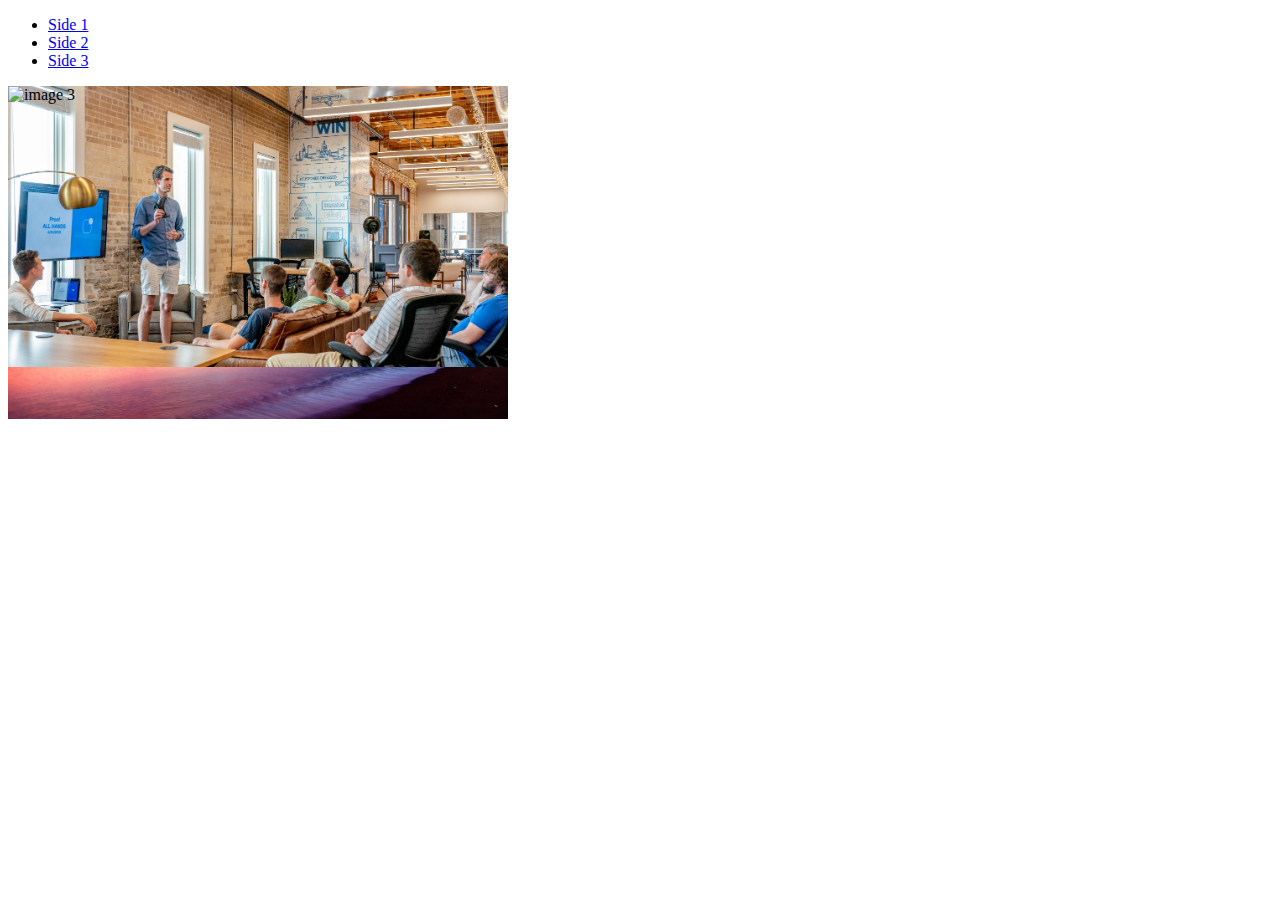
==== index.html @ cc884006 "slider tilføjet" ====
<!DOCTYPE html>
<html lang="en">
<head>
    <meta charset="UTF-8">
    <meta name="viewport" content="width=device-width, initial-scale=1.0">
    <title>Test document</title>
    <link rel="stylesheet" href="css/style.css">
    <script src="https://kit.fontawesome.com/1f99888007.js" crossorigin="anonymous"></script>
</head>
<body>
    <header>
        <nav>
            <ul>
                <li><a href="#">Side 1</a></li>
                <li><a href="#">Side 2</a></li>
                <li><a href="#">Side 3</a></li>
            </ul>
        </nav>
    </header>
        <main>
            <div class="carousel">
                <i class="prev fa-solid fa-arrow-left"></i>
                <img src="img/img-1.jpg" alt="image 1">
                <img src="img/img-2.jpg" alt="image 2">
                <img src="img/img-3.jpg" alt="image 3">
                <i class="next fa-solid fa-arrow-right"></i>
              </div>
        </main>
        <footer>
            <section></section>
            <section></section>
            <section></section>
        </footer>
   
    <script>
        const carousel = document.querySelector('.carousel');
        const images = carousel.querySelectorAll('img');

        let currentIndex = 0;

        carousel.querySelector('.prev').addEventListener('click', () => {
            currentIndex--;
            if (currentIndex < 0) {
                currentIndex = images.length - 1; 
            } 
            updateCarousel(); 
        });

        carousel.querySelector('.next').addEventListener('click', () => { 
            currentIndex++; 
            if (currentIndex > images.length - 1) {
            currentIndex = 0; 
            } 
            updateCarousel(); 
        });

        function updateCarousel() {
        images.forEach((image, index) => {
            if (index === currentIndex) {
            image.style.display = 'block';
            } else {
            image.style.display = 'none';
                }
            });
            }
    </script>
</body>
</html>
---- css/style.css ----
.carousel {
  position: relative;
  width: 500px;
  height: 300px;
}

.carousel img {
  position: absolute;
  top: 0;
  left: 0;
  width: 100%;
  height: auto;
}

.carousel i {
  position: absolute;
  top: 50%;
  transform: translateY(-50%);
  background-color: transparent;
  border: none;
  color: black;
  font-size: 32px;
  cursor: pointer;
  z-index: 1;
}

.carousel .prev {
  left: 20px;
}

.carousel .next {
  right: 20px;
}/*# sourceMappingURL=style.css.map */
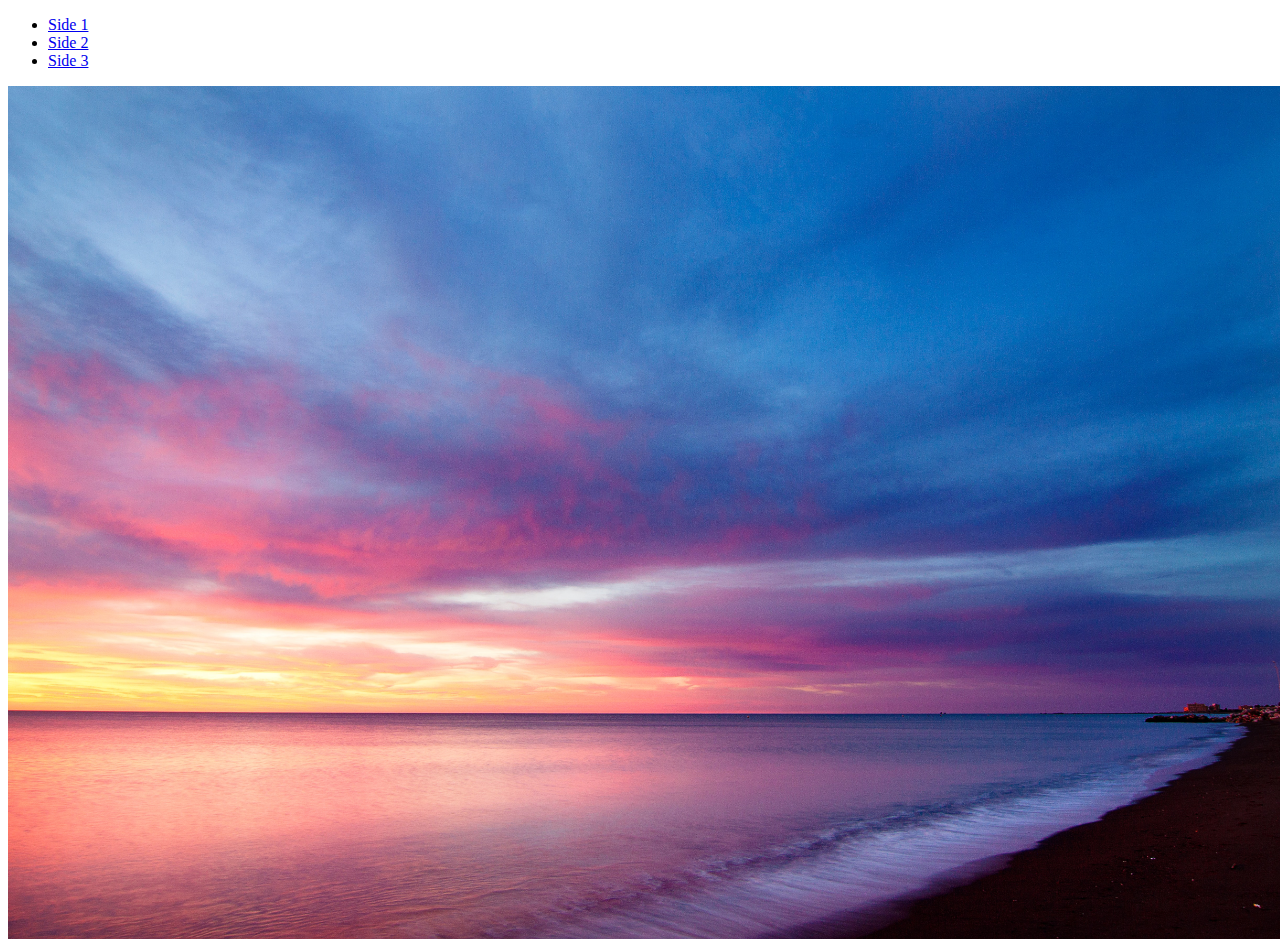
==== commit 1c82538b: "slider kommentarer og optimering" ====
--- a/index.html
+++ b/index.html
@@ -18,6 +18,7 @@
         </nav>
     </header>
         <main>
+            <!--Meget simpel slider/carousel-->
             <div class="carousel">
                 <i class="prev fa-solid fa-arrow-left"></i>
                 <img src="img/img-1.jpg" alt="image 1">
@@ -33,23 +34,63 @@
         </footer>
    
     <script>
-        const carousel = document.querySelector('.carousel');
-        const images = carousel.querySelectorAll('img');
+        //sikrer, at resten af JavaScript-koden indeni blokken ikke eksekveres, før DOM'en er fuldt indlæst.
+        //Lytter efter DOMContentLoaded-hændelsen for at sikre, at koden eksekveres, når DOM'en er fuldt indlæst
+      document.addEventListener('DOMContentLoaded', function() {
+    // Finder det carousel-element og billeder
+    const carousel = document.querySelector('.carousel');
+    const images = Array.from(carousel.querySelectorAll('img'));
 
-        let currentIndex = 0;
+    // Initialiserer det aktuelle billede til det første
+    let currentIndex = 0;
 
-        carousel.querySelector('.prev').addEventListener('click', () => {
-            currentIndex--;
-            if (currentIndex < 0) {
+    // Sætter det første billede til at være synligt ved indlæsning
+    images.forEach((image, index) => {
+        image.style.display = index === currentIndex ? 'block' : 'none';
+    });
+
+    // Tilføjer en klikhændelse for "Forrige" knappen
+    carousel.querySelector('.prev').addEventListener('click', () => {
+        // Opdaterer det aktuelle billede til det foregående
+        currentIndex = (currentIndex - 1 + images.length) % images.length;
+        // Opdaterer karusellen med det nye billede
+        updateCarousel();
+    });
+
+    // Tilføjer en klikhændelse for "Næste" knappen
+    carousel.querySelector('.next').addEventListener('click', () => {
+        // Opdaterer det aktuelle billede til det næste
+        currentIndex = (currentIndex + 1) % images.length;
+        // Opdaterer karusellen med det nye billede
+        updateCarousel();
+    });
+
+    // Funktion til at opdatere karusellen baseret på currentIndex
+    function updateCarousel() {
+        // Skjuler alle billeder undtagen det aktuelle
+        images.forEach((image, index) => {
+            image.style.display = index === currentIndex ? 'block' : 'none';
+        });
+    }
+});
+
+
+
+
+        /*
+        carousel.querySelector('.prev').addEventListener('click', () => { //Gør brug af arrow function
+           
+            currentIndex--; //Fjerne 1 fra indexværdien for at gå tilbage til sidste billede
+            if (currentIndex < 0) { //Hvis index har en større værdi en 0 så fjern 1 fra indexværdien
                 currentIndex = images.length - 1; 
             } 
-            updateCarousel(); 
+            updateCarousel(); //kald på funktionen
         });
 
         carousel.querySelector('.next').addEventListener('click', () => { 
-            currentIndex++; 
-            if (currentIndex > images.length - 1) {
-            currentIndex = 0; 
+            currentIndex++; //Tilføjer en til billedets indexværdi
+            if (currentIndex > images.length - 1) { //Tjekker om currentIndex har nået det sidste billede i billedsættet
+            currentIndex = 0; //Sætter indexværdien til 0 for at starte forfra
             } 
             updateCarousel(); 
         });
@@ -62,7 +103,7 @@
             image.style.display = 'none';
                 }
             });
-            }
+            }*/
     </script>
 </body>
 </html>--- a/css/style.css
+++ b/css/style.css
@@ -1,7 +1,6 @@
 .carousel {
   position: relative;
-  width: 500px;
-  height: 300px;
+  width: 100vw;
 }
 
 .carousel img {
@@ -14,10 +13,7 @@
 
 .carousel i {
   position: absolute;
-  top: 50%;
-  transform: translateY(-50%);
-  background-color: transparent;
-  border: none;
+  top: 35vh;
   color: black;
   font-size: 32px;
   cursor: pointer;
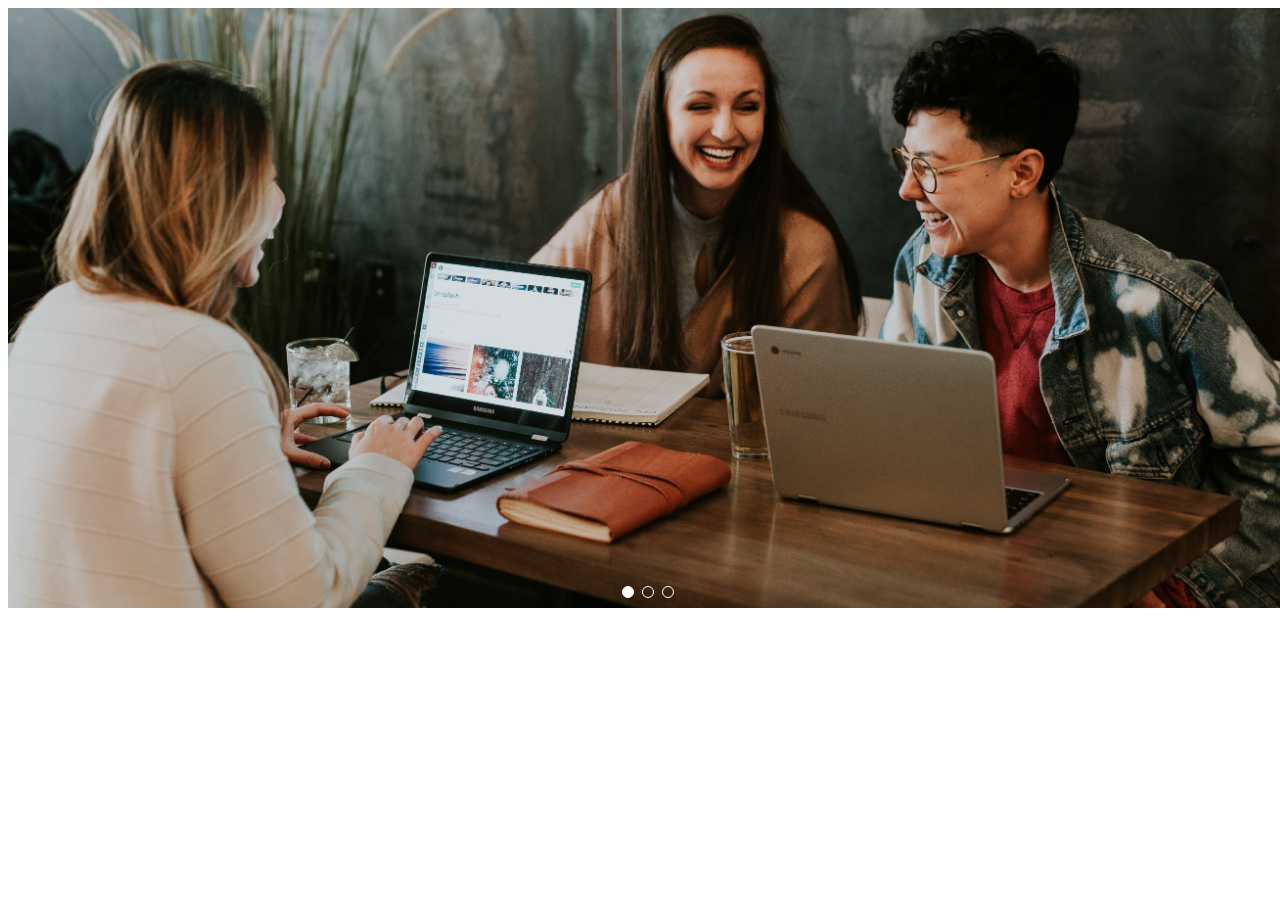
==== commit 1de659ea: "tilføjet nye billeder, script er i egen fil, tilføjet styling" ====
--- a/index.html
+++ b/index.html
@@ -6,104 +6,23 @@
     <title>Test document</title>
     <link rel="stylesheet" href="css/style.css">
     <script src="https://kit.fontawesome.com/1f99888007.js" crossorigin="anonymous"></script>
+    <script src="script.js" defer></script>
 </head>
+
 <body>
+
     <header>
-        <nav>
-            <ul>
-                <li><a href="#">Side 1</a></li>
-                <li><a href="#">Side 2</a></li>
-                <li><a href="#">Side 3</a></li>
-            </ul>
-        </nav>
+        <!--Simpel slider/carousel-->
+        <div class="carousel">
+            <i class="prev fa-solid fa-arrow-left"></i>
+            <img src="img/img-1.jpg" alt="image 1 sunset">
+            <img src="img/img-2.jpg" alt="image 2">
+            <img src="img/img-3.jpg" alt="image 3">
+            <i class="next fa-solid fa-arrow-right"></i>
+            <!--slider indikatorer som viser hvor mange slides carousellen har-->
+            <div class="carousel-indicators"></div>
+        </div>
+       
     </header>
-        <main>
-            <!--Meget simpel slider/carousel-->
-            <div class="carousel">
-                <i class="prev fa-solid fa-arrow-left"></i>
-                <img src="img/img-1.jpg" alt="image 1">
-                <img src="img/img-2.jpg" alt="image 2">
-                <img src="img/img-3.jpg" alt="image 3">
-                <i class="next fa-solid fa-arrow-right"></i>
-              </div>
-        </main>
-        <footer>
-            <section></section>
-            <section></section>
-            <section></section>
-        </footer>
-   
-    <script>
-        //sikrer, at resten af JavaScript-koden indeni blokken ikke eksekveres, før DOM'en er fuldt indlæst.
-        //Lytter efter DOMContentLoaded-hændelsen for at sikre, at koden eksekveres, når DOM'en er fuldt indlæst
-      document.addEventListener('DOMContentLoaded', function() {
-    // Finder det carousel-element og billeder
-    const carousel = document.querySelector('.carousel');
-    const images = Array.from(carousel.querySelectorAll('img'));
-
-    // Initialiserer det aktuelle billede til det første
-    let currentIndex = 0;
-
-    // Sætter det første billede til at være synligt ved indlæsning
-    images.forEach((image, index) => {
-        image.style.display = index === currentIndex ? 'block' : 'none';
-    });
-
-    // Tilføjer en klikhændelse for "Forrige" knappen
-    carousel.querySelector('.prev').addEventListener('click', () => {
-        // Opdaterer det aktuelle billede til det foregående
-        currentIndex = (currentIndex - 1 + images.length) % images.length;
-        // Opdaterer karusellen med det nye billede
-        updateCarousel();
-    });
-
-    // Tilføjer en klikhændelse for "Næste" knappen
-    carousel.querySelector('.next').addEventListener('click', () => {
-        // Opdaterer det aktuelle billede til det næste
-        currentIndex = (currentIndex + 1) % images.length;
-        // Opdaterer karusellen med det nye billede
-        updateCarousel();
-    });
-
-    // Funktion til at opdatere karusellen baseret på currentIndex
-    function updateCarousel() {
-        // Skjuler alle billeder undtagen det aktuelle
-        images.forEach((image, index) => {
-            image.style.display = index === currentIndex ? 'block' : 'none';
-        });
-    }
-});
-
-
-
-
-        /*
-        carousel.querySelector('.prev').addEventListener('click', () => { //Gør brug af arrow function
-           
-            currentIndex--; //Fjerne 1 fra indexværdien for at gå tilbage til sidste billede
-            if (currentIndex < 0) { //Hvis index har en større værdi en 0 så fjern 1 fra indexværdien
-                currentIndex = images.length - 1; 
-            } 
-            updateCarousel(); //kald på funktionen
-        });
-
-        carousel.querySelector('.next').addEventListener('click', () => { 
-            currentIndex++; //Tilføjer en til billedets indexværdi
-            if (currentIndex > images.length - 1) { //Tjekker om currentIndex har nået det sidste billede i billedsættet
-            currentIndex = 0; //Sætter indexværdien til 0 for at starte forfra
-            } 
-            updateCarousel(); 
-        });
-
-        function updateCarousel() {
-        images.forEach((image, index) => {
-            if (index === currentIndex) {
-            image.style.display = 'block';
-            } else {
-            image.style.display = 'none';
-                }
-            });
-            }*/
-    </script>
 </body>
-</html>+</html>
--- a/css/style.css
+++ b/css/style.css
@@ -1,6 +1,8 @@
+@charset "UTF-8";
 .carousel {
   position: relative;
   width: 100vw;
+  height: 600px;
 }
 
 .carousel img {
@@ -8,13 +10,22 @@
   top: 0;
   left: 0;
   width: 100%;
-  height: auto;
+  height: 100%;
+  -o-object-fit: cover;
+     object-fit: cover; /*sikrer at billedet tilpasser højden på carousellen*/
+  opacity: 0; /* Start med 0 gennemsigtighed */
+  transition: opacity 0.5s ease-in-out; /* Tilføj en overgangseffekt på gennemsigtighed med 0.5 sekunders varighed */
 }
 
+.carousel img.active {
+  opacity: 1; /* Gør det aktive billede fuldt synligt */
+}
+
+/*Carousel pile*/
 .carousel i {
   position: absolute;
   top: 35vh;
-  color: black;
+  color: #fff;
   font-size: 32px;
   cursor: pointer;
   z-index: 1;
@@ -26,4 +37,47 @@
 
 .carousel .next {
   right: 20px;
+}
+
+/*Carousel indikatorer*/
+.carousel-indicators {
+  position: absolute;
+  top: auto;
+  bottom: 10px;
+  left: 50%;
+  transform: translateX(-50%);
+  display: flex;
+  gap: 8px;
+}
+
+.carousel-indicator {
+  width: 10px;
+  height: 10px;
+  border-radius: 50%;
+  background-color: transparent;
+  border: 1px solid #fff;
+  cursor: pointer;
+}
+
+.carousel-indicator.active {
+  background-color: #fff;
+  border: 1px solid #fff;
+}
+
+/* For mobile screens */
+@media (max-width: 767px) {
+  .carousel {
+    height: 250px;
+  }
+  .carousel img {
+    height: auto; /* Allow the height to adjust automatically */
+    -o-object-fit: fill;
+       object-fit: fill; /* Fill the container without preserving the aspect ratio */
+  }
+  .carousel-indicators, .carousel-indicator {
+    display: none;
+  }
+  .carousel i {
+    top: 17vh;
+  }
 }/*# sourceMappingURL=style.css.map */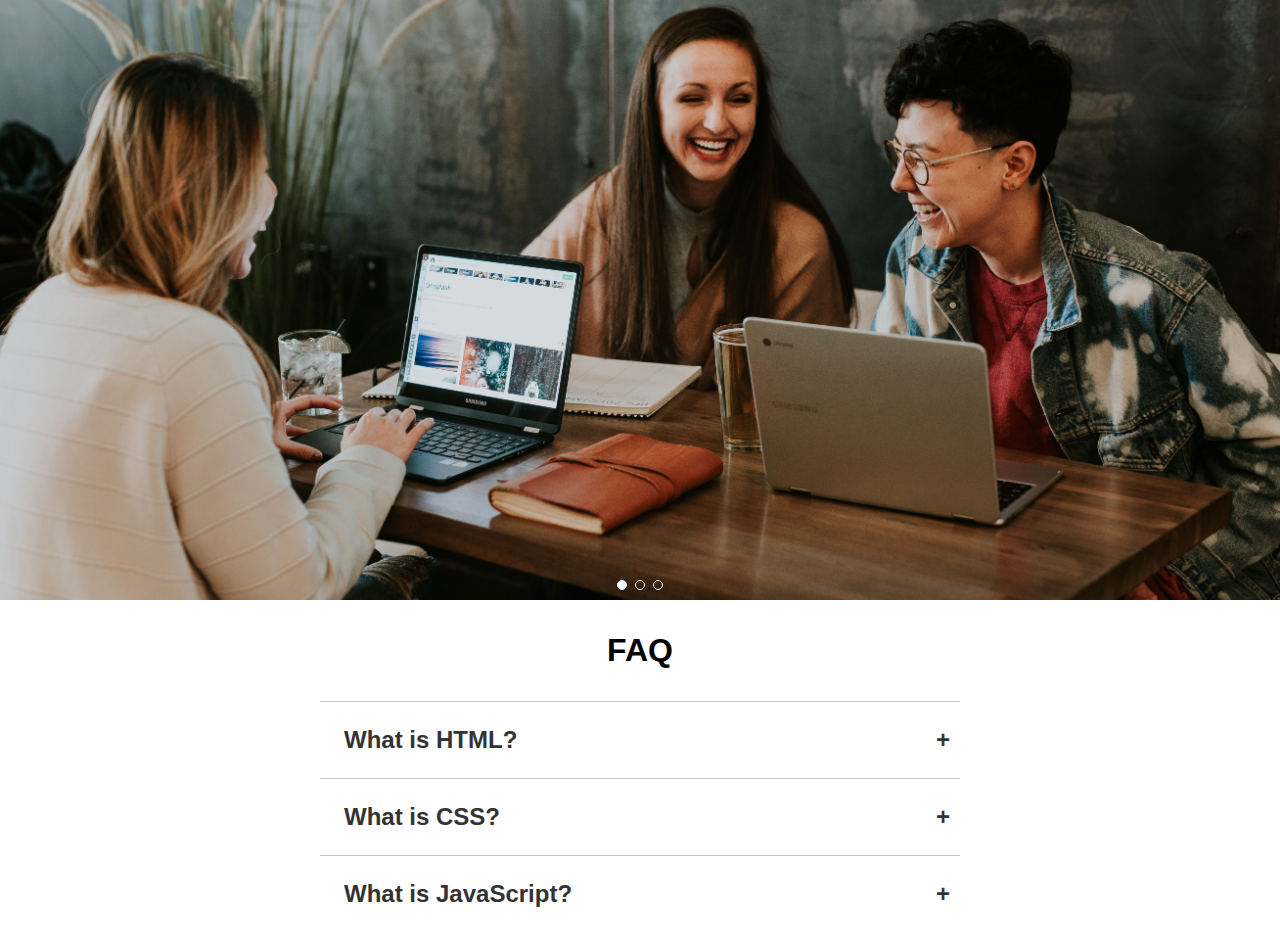
==== commit 777cacc8: "tilføjet en accordian" ====
--- a/index.html
+++ b/index.html
@@ -6,7 +6,7 @@
     <title>Test document</title>
     <link rel="stylesheet" href="css/style.css">
     <script src="https://kit.fontawesome.com/1f99888007.js" crossorigin="anonymous"></script>
-    <script src="script.js" defer></script>
+    <script src="script.js" type="text/javascript" defer></script><!--defer gør at scriptet bliver kørt efter html er loadet-->
 </head>
 
 <body>
@@ -15,7 +15,7 @@
         <!--Simpel slider/carousel-->
         <div class="carousel">
             <i class="prev fa-solid fa-arrow-left"></i>
-            <img src="img/img-1.jpg" alt="image 1 sunset">
+            <img src="img/img-1.jpg" alt="image 1">
             <img src="img/img-2.jpg" alt="image 2">
             <img src="img/img-3.jpg" alt="image 3">
             <i class="next fa-solid fa-arrow-right"></i>
@@ -24,5 +24,34 @@
         </div>
        
     </header>
+
+    <main>
+
+        <!--Simpel accordion-->
+        <h1>FAQ</h1>
+        <div class="accordion">
+            <div class="accordion-item">
+                <h2>What is HTML?</h2>
+                <div class="accordion-content">
+                    <p>HTML, or Hypertext Markup Language, is the backbone of web development. It provides the structural foundation for creating web pages by defining the elements on a page such as headings, paragraphs, links, images, and more. HTML uses a system of tags to organize content and give it meaning.</p>
+                    <p>As the core language of the web, HTML allows developers to structure information in a way that browsers can understand, enabling the creation of visually appealing and interactive websites.</p>
+                </div>
+            </div>
+            <div class="accordion-item">
+                <h2>What is CSS?</h2>
+                <div class="accordion-content">
+                    <p>CSS, or Cascading Style Sheets, is the styling language that brings life and visual appeal to HTML content. While HTML defines the structure, CSS controls the presentation and layout of web pages. </p>
+                    <p>With CSS, developers can customize the colors, fonts, spacing, and overall design of a website, ensuring a consistent and aesthetically pleasing user experience across different devices. The "cascading" nature of CSS allows styles to be applied hierarchically, providing flexibility and ease of maintenance in the design process.</p>
+                </div>
+            </div>
+            <div class="accordion-item">
+                <h2>What is JavaScript?</h2>
+                <div class="accordion-content">
+                    <p>JavaScript is a powerful scripting language that adds interactivity and dynamic behavior to web pages. As a client-side programming language, it runs directly in the user's browser, enabling real-time updates and responses without the need to reload the entire page. </p>
+                        
+                    <p>JavaScript allows developers to create interactive forms, validate user input, manipulate the Document Object Model (DOM), and communicate with servers, making it an essential tool for building modern, responsive, and engaging web applications. In combination with HTML and CSS, JavaScript completes the trio that forms the foundation of web development.</p>
+                </div>
+            </div>
+    </main>
 </body>
 </html>
--- a/css/style.css
+++ b/css/style.css
@@ -1,4 +1,10 @@
 @charset "UTF-8";
+* {
+  margin: 0;
+  box-sizing: border-box;
+  font-family: "Segoe UI", Tahoma, Geneva, Verdana, sans-serif;
+}
+
 .carousel {
   position: relative;
   width: 100vw;
@@ -64,6 +70,61 @@
   border: 1px solid #fff;
 }
 
+/*-------------Accordian-----------------*/
+h1 {
+  text-align: center;
+  margin: 1em 0;
+}
+
+.accordion {
+  max-width: 50vw;
+  margin: 0 auto;
+}
+
+.accordion-item {
+  border-top: 1px solid #c5c5c5;
+  color: #333;
+}
+
+.accordion-item h2 {
+  padding: 1em;
+  margin: 0;
+  cursor: pointer;
+}
+
+.accordion-content {
+  max-height: 0; /* Set a default max-height, but don't display it */
+  overflow: hidden; /* Hide the content */
+  transition: max-height 0.4s ease-out; /* Add a transition effect when sliding down (and up) the content */
+  padding: 0 1em;
+}
+
+.accordion-content p {
+  padding: 1em 0;
+  margin: 0;
+}
+
+/* Add this class to .accordion-content when the accordion item is active/open */
+.accordion-content.active {
+  max-height: auto; /* Adjust as needed */
+}
+
+/*adding the + and - signs*/
+.accordion-item h2 {
+  position: relative;
+  padding-right: 30px; /* Adjust as needed */
+}
+
+.accordion-item h2::before {
+  content: "+";
+  position: absolute;
+  right: 10px; /* Adjust as needed */
+}
+
+.accordion-item.active h2::before {
+  content: "-";
+}
+
 /* For mobile screens */
 @media (max-width: 767px) {
   .carousel {
@@ -80,4 +141,8 @@
   .carousel i {
     top: 17vh;
   }
+  .accordion {
+    max-width: 100vw;
+    margin: 0 auto;
+  }
 }/*# sourceMappingURL=style.css.map */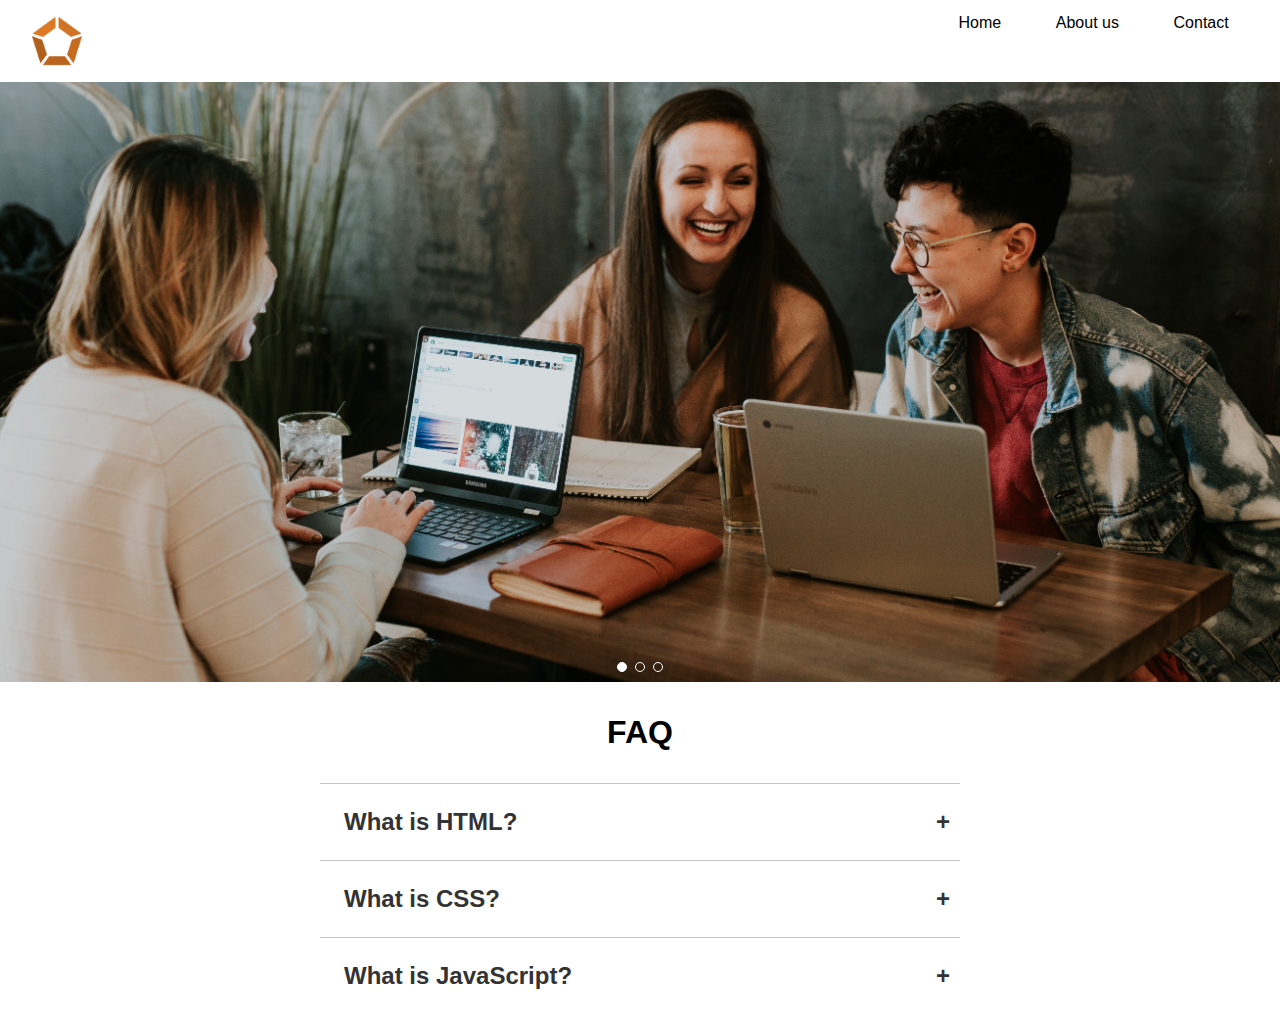
==== commit 4ac92c93: "tilføjelse af menu og burgermenu" ====
--- a/index.html
+++ b/index.html
@@ -10,6 +10,24 @@
 </head>
 
 <body>
+    <!--Simpel navigation-->
+    <header>
+        <nav>
+            <img class="logo" src="img/logo.png" alt="logo">
+            <div class="hamburger-menu">
+                <div></div>
+                <div></div>
+                <div></div>
+            </div>
+            <div class="close-menu">X</div>
+            
+            <ul class="nav-links">
+                <li><a href="#">Home</a></li>
+                <li><a href="#">About us</a></li>
+                <li><a href="#">Contact</a></li>
+            </ul>
+        </nav>
+    </header>
 
     <header>
         <!--Simpel slider/carousel-->
@@ -35,15 +53,20 @@
                 <div class="accordion-content">
                     <p>HTML, or Hypertext Markup Language, is the backbone of web development. It provides the structural foundation for creating web pages by defining the elements on a page such as headings, paragraphs, links, images, and more. HTML uses a system of tags to organize content and give it meaning.</p>
                     <p>As the core language of the web, HTML allows developers to structure information in a way that browsers can understand, enabling the creation of visually appealing and interactive websites.</p>
+
+                    <a class="btn" href="https://developer.mozilla.org/en-US/docs/Web/HTML">Read more about HTML</a>
                 </div>
             </div>
+
             <div class="accordion-item">
                 <h2>What is CSS?</h2>
                 <div class="accordion-content">
                     <p>CSS, or Cascading Style Sheets, is the styling language that brings life and visual appeal to HTML content. While HTML defines the structure, CSS controls the presentation and layout of web pages. </p>
                     <p>With CSS, developers can customize the colors, fonts, spacing, and overall design of a website, ensuring a consistent and aesthetically pleasing user experience across different devices. The "cascading" nature of CSS allows styles to be applied hierarchically, providing flexibility and ease of maintenance in the design process.</p>
+                    <p>You can read more about CSS on <a href="https://developer.mozilla.org/en-US/docs/Web/CSS">mdn web docs</a>.</p>
                 </div>
             </div>
+
             <div class="accordion-item">
                 <h2>What is JavaScript?</h2>
                 <div class="accordion-content">
--- a/css/style.css
+++ b/css/style.css
@@ -5,6 +5,121 @@
   font-family: "Segoe UI", Tahoma, Geneva, Verdana, sans-serif;
 }
 
+/*-------------Navbar-----------------*/
+.logo {
+  width: 50px;
+}
+
+nav {
+  display: flex;
+  justify-content: space-between;
+  align-items: center;
+  padding: 1em 2em;
+  background-color: #fff;
+  box-shadow: 0 0 10px rgba(0, 0, 0, 0.1);
+}
+nav .hamburger-menu {
+  z-index: 1002;
+  display: none;
+  flex-direction: column;
+  justify-content: space-around;
+  width: 2rem;
+  height: 2rem;
+  cursor: pointer;
+}
+nav .hamburger-menu div {
+  width: 2rem;
+  height: 0.25rem;
+  background-color: #333;
+}
+nav .close-menu {
+  z-index: 1003;
+  display: none;
+  position: absolute;
+  top: 1em;
+  right: 1em;
+  font-size: 2em;
+  cursor: pointer;
+  color: #fff;
+}
+nav ul {
+  display: flex;
+  justify-content: space-around;
+  width: 30%;
+  transition: transform 0.3s ease-in-out;
+  transform: translateY(-100%);
+}
+nav ul li {
+  display: inline-block;
+  margin-left: 1em;
+}
+nav a {
+  text-decoration: none;
+  color: #000;
+  transition: 0.3s ease-in-out;
+}
+nav a:hover {
+  text-decoration: underline;
+  color: #000;
+}
+@media (max-width: 1024px) {
+  nav ul {
+    z-index: 1001;
+    position: fixed;
+    flex-direction: column;
+    top: 0;
+    right: 0;
+    bottom: 0;
+    left: 0;
+    width: 100%;
+    height: 100%;
+    background-color: rgba(0, 0, 0, 0.8);
+    align-items: center;
+    justify-content: center;
+  }
+  nav ul li {
+    margin: 2em 0;
+  }
+  nav ul li a {
+    color: #fff;
+    font-size: 25px;
+  }
+  nav ul li a:hover {
+    color: #fff;
+  }
+  nav ul.show {
+    display: flex;
+    transform: translateY(0);
+  }
+  nav .hamburger-menu {
+    display: flex;
+  }
+}
+
+/*-------------Link og knapper-----------------*/
+a {
+  color: #000;
+}
+
+.btn {
+  display: inline-block;
+  padding: 10px 20px;
+  background-color: #fff;
+  border: 1px solid #000;
+  border-radius: 5px;
+  cursor: pointer;
+  text-decoration: none;
+  color: #000;
+  transition: 0.3s ease-in-out;
+  margin-bottom: 1em;
+}
+
+.btn:hover {
+  background-color: #000;
+  color: #fff;
+}
+
+/*--------------Carousel-----------------*/
 .carousel {
   position: relative;
   width: 100vw;
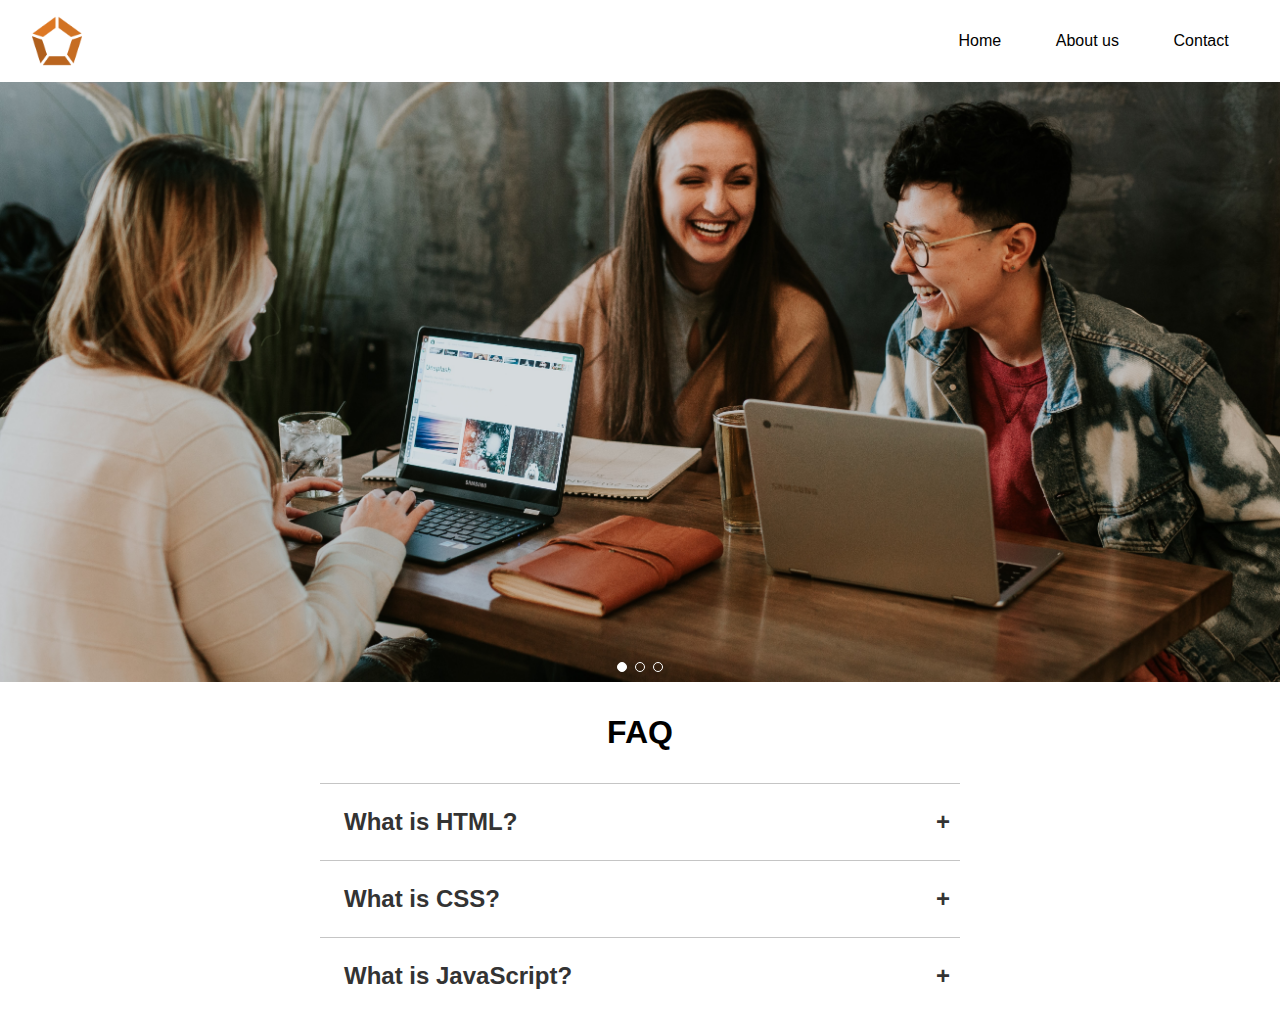
==== commit b942d4f9: "mange ændringer" ====
--- a/index.html
+++ b/index.html
@@ -21,7 +21,7 @@
             </div>
             <div class="close-menu">X</div>
             
-            <ul class="nav-links">
+            <ul>
                 <li><a href="#">Home</a></li>
                 <li><a href="#">About us</a></li>
                 <li><a href="#">Contact</a></li>
--- a/css/style.css
+++ b/css/style.css
@@ -18,14 +18,16 @@
   background-color: #fff;
   box-shadow: 0 0 10px rgba(0, 0, 0, 0.1);
 }
+nav .hamburger-menu, nav .close-menu {
+  display: none;
+  cursor: pointer;
+  z-index: 1002;
+}
 nav .hamburger-menu {
-  z-index: 1002;
-  display: none;
   flex-direction: column;
   justify-content: space-around;
   width: 2rem;
   height: 2rem;
-  cursor: pointer;
 }
 nav .hamburger-menu div {
   width: 2rem;
@@ -33,25 +35,39 @@
   background-color: #333;
 }
 nav .close-menu {
-  z-index: 1003;
-  display: none;
   position: absolute;
   top: 1em;
   right: 1em;
   font-size: 2em;
-  cursor: pointer;
   color: #fff;
+  z-index: 1003;
 }
 nav ul {
   display: flex;
   justify-content: space-around;
+  align-items: center;
   width: 30%;
   transition: transform 0.3s ease-in-out;
-  transform: translateY(-100%);
 }
 nav ul li {
   display: inline-block;
   margin-left: 1em;
+}
+@media (max-width: 1024px) {
+  nav ul {
+    transform: translateY(-100%);
+    width: 100%;
+    height: 100vh;
+    flex-direction: column;
+  }
+  nav ul.show {
+    transform: translateY(0);
+  }
+}
+@media (min-width: 1025px) {
+  nav ul {
+    flex-direction: row;
+  }
 }
 nav a {
   text-decoration: none;
@@ -60,7 +76,6 @@
 }
 nav a:hover {
   text-decoration: underline;
-  color: #000;
 }
 @media (max-width: 1024px) {
   nav ul {
@@ -80,11 +95,11 @@
   nav ul li {
     margin: 2em 0;
   }
-  nav ul li a {
+  nav ul a {
     color: #fff;
     font-size: 25px;
   }
-  nav ul li a:hover {
+  nav ul a:hover {
     color: #fff;
   }
   nav ul.show {
@@ -99,6 +114,11 @@
 /*-------------Link og knapper-----------------*/
 a {
   color: #000;
+}
+
+a:hover {
+  color: orange;
+  transition: 0.2s ease-out;
 }
 
 .btn {
